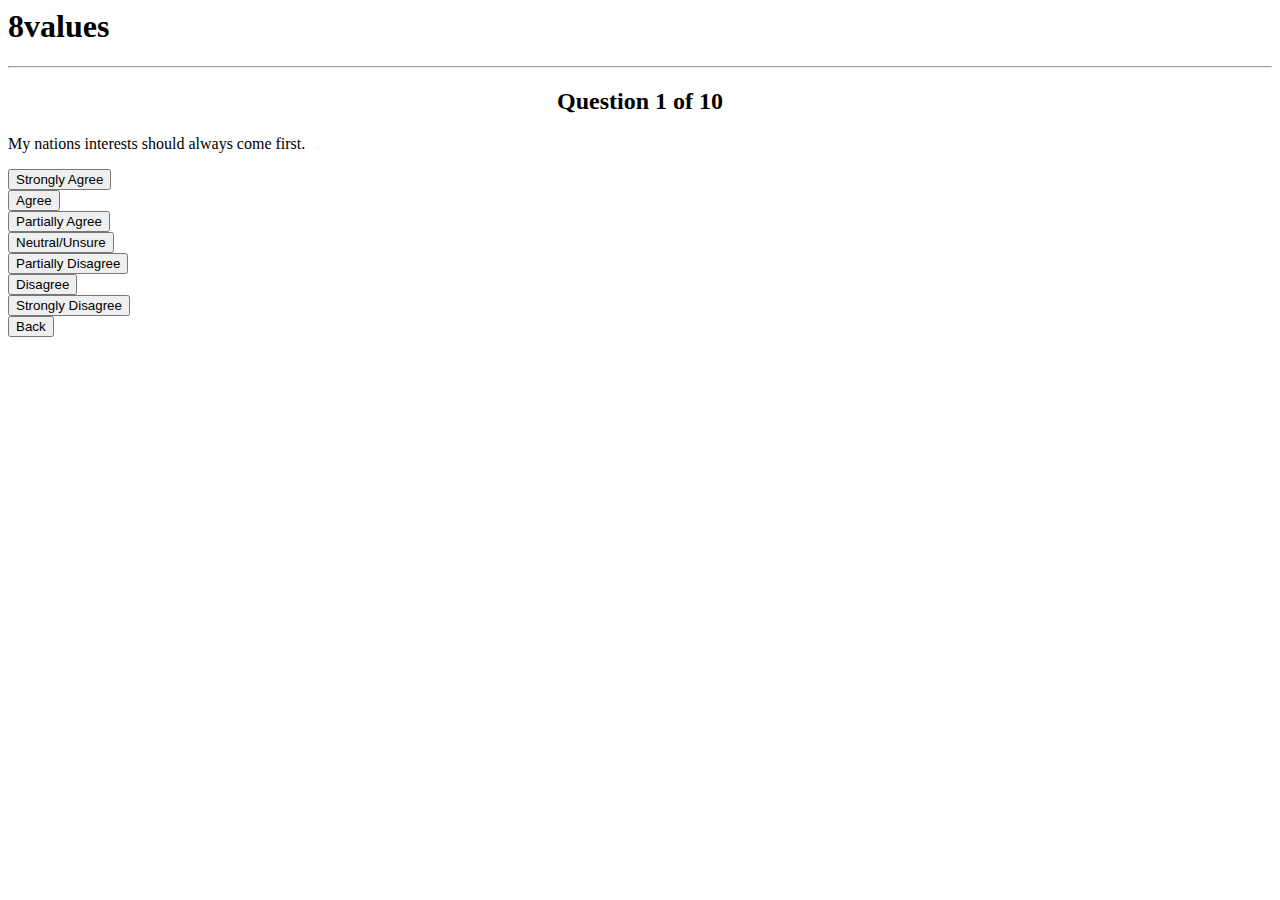
==== quiz.html @ ff9f6314 "Update quiz.html" ====
<head>
<link href="https://fonts.googleapis.com/css?family=Montserrat:300,400,700|Roboto:400,700" rel="stylesheet">
<link href='style.css' rel='stylesheet' type='text/css'>
<title>8values Quiz</title>
<link rel="icon" type="x-icon" href="icon.png">
<link rel="shortcut icon" type="x-icon" href="icon.png">
<meta charset="utf-8">
<script async src="//pagead2.googlesyndication.com/pagead/js/adsbygoogle.js"></script>
<script>
  (adsbygoogle = window.adsbygoogle || []).push({
    google_ad_client: "ca-pub-6511426299019766",
    enable_page_level_ads: true
  });
</script>
</head>
<body>
<script type="application/javascript"
        src="questions.js">
</script>
<h1>8values</h1>
<hr>
<h2 style="text-align:center;" id="question-number">Loading...</h2>
<p class="question" id="question-text"></p>
<button class="button stronglyAgree" onclick="next_question( 1.0)">Strongly Agree</button> <br>
<button class="button agree" onclick="next_question( 0.5)">Agree</button> <br>
<button class="button partiallyAgree" onclick="next_question(0.25)">Partially Agree</button> <br>
<button class="button neutral" onclick="next_question( 0.0)">Neutral/Unsure</button> <br>
<button class="button partiallyDisagree" onclick="next_question(-0.25)">Partially Disagree</button> <br>
<button class="button disagree" onclick="next_question(-0.5)">Disagree</button> <br>
<button class="button stronglyDisagree" onclick="next_question(-1.0)">Strongly Disagree</button> <br>
<button class="small_button" onclick="prev_question()" id="back_button">Back</button>
<button class="small_button_off" id="back_button_off">Back</button><br>

<!-- Website visit statistics - no personal information is collected! -->
<script type="text/javascript">
var sc_project=11325211;
var sc_invisible=1;
var sc_security="fd9f0659";
var scJsHost = (("https:" == document.location.protocol) ?
"https://secure." : "http://www.");
document.write("<sc"+"ript type='text/javascript' src='" +
scJsHost+
"statcounter.com/counter/counter.js'></"+"script>");
</script>
<noscript><div class="statcounter"><a title="web stats"
href="http://statcounter.com/" target="_blank"><img
class="statcounter"
src="//c.statcounter.com/11325211/0/fd9f0659/1/" alt="web
stats"></a></div></noscript>

<!-- JavaScript for the test itself -->
<script>
    var max_prop, max_mark, max_govt, max_dipl; // Max possible scores
    max_prop = max_mark = max_govt = max_dipl = 0;
    let prop_array = new Array(questions.length);
    let mark_array = new Array(questions.length);
    let govt_array = new Array(questions.length);
    let dipl_array = new Array(questions.length);
    var qn = 0; // Question number
    init_question();
    for (var i = 0; i < questions.length; i++) {
        max_prop += Math.abs(questions[i].effect.prop)
        max_mark += Math.abs(questions[i].effect.mark)
        max_govt += Math.abs(questions[i].effect.govt)
        max_dipl += Math.abs(questions[i].effect.dipl)
    }
    function init_question() {
        document.getElementById("question-text").innerHTML = questions[qn].question;
        document.getElementById("question-number").innerHTML = "Question " + (qn + 1) + " of " + (questions.length);
        if (qn == 0) {
            document.getElementById("back_button").style.display = 'none';
            document.getElementById("back_button_off").style.display = 'block';
        } else {
            document.getElementById("back_button").style.display = 'block';
            document.getElementById("back_button_off").style.display = 'none';
        }

    }

    function next_question(mult) {
        prop_array[qn] = mult*questions[qn].effect.prop
        mark_array[qn] = mult*questions[qn].effect.mark
        govt_array[qn] = mult*questions[qn].effect.govt
        mark_array[qn] = mult*questions[qn].effect.dipl
        qn++;
        if (qn < questions.length) {
            init_question();
        } else {
            results();
        }
    }

    function prev_question() {
        if (qn == 0) {
            return;
        }
        qn--;
        init_question();
    }

    function calc_score(score,max) {
        return (100*(max+score)/(2*max)).toFixed(1)
    }

    function results() {
        let final_prop = prop_array.reduce((a, b) => a + b, 0)
        let final_mark = mark_array.reduce((a, b) => a + b, 0)
        let final_govt = govt_array.reduce((a, b) => a + b, 0)
        let final_dipl = dipl_array.reduce((a, b) => a + b, 0)
        location.href = `results.html`
            + `?p=${calc_score(final_prop,max_prop)}`
            + `&m=${calc_score(final_mark,max_mark)}`
            + `&g=${calc_score(final_govt,max_govt)}`
            + `&d=${calc_score(final_dipl,max_dipl)}`
    }
</script>
</body>
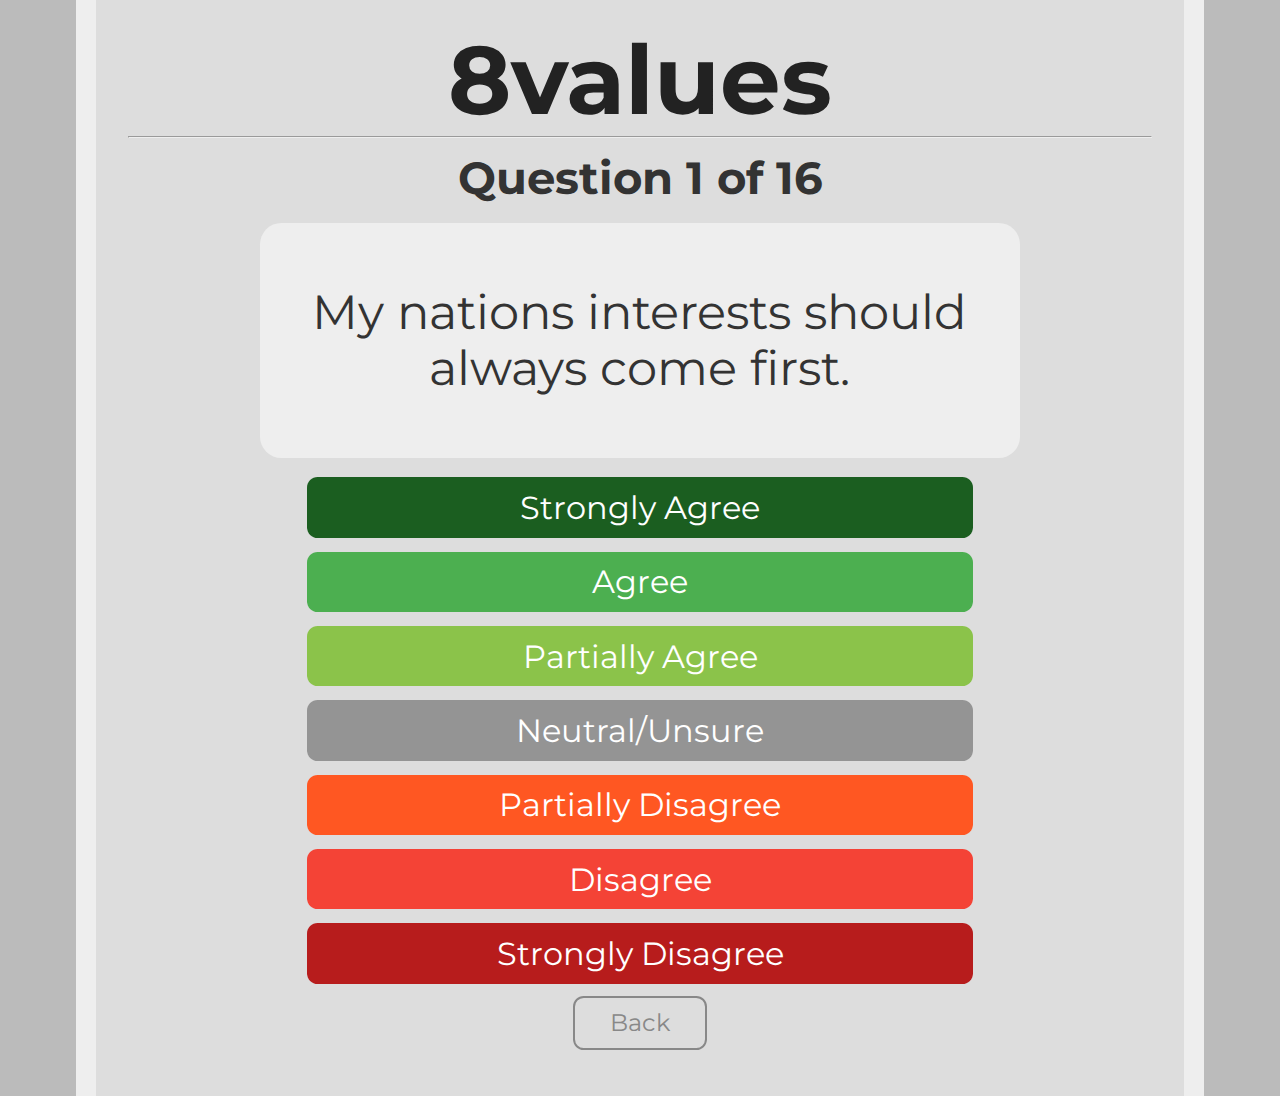
==== commit 292132a1: "Update quiz.html" ====
--- a/quiz.html
+++ b/quiz.html
@@ -1,22 +1,22 @@
+<!DOCTYPE html>
+<html lang="en">
 <head>
-<link href="https://fonts.googleapis.com/css?family=Montserrat:300,400,700|Roboto:400,700" rel="stylesheet">
-<link href='style.css' rel='stylesheet' type='text/css'>
-<title>8values Quiz</title>
-<link rel="icon" type="x-icon" href="icon.png">
-<link rel="shortcut icon" type="x-icon" href="icon.png">
-<meta charset="utf-8">
-<script async src="//pagead2.googlesyndication.com/pagead/js/adsbygoogle.js"></script>
-<script>
-  (adsbygoogle = window.adsbygoogle || []).push({
-    google_ad_client: "ca-pub-6511426299019766",
-    enable_page_level_ads: true
-  });
-</script>
+    <link href="https://fonts.googleapis.com/css?family=Montserrat:300,400,700|Roboto:400,700" rel="stylesheet">
+    <link href='style.css' rel='stylesheet' type='text/css'>
+    <title>8values Quiz</title>
+    <link rel="icon" type="x-icon" href="icon.png">
+    <link rel="shortcut icon" type="x-icon" href="icon.png">
+    <meta charset="utf-8">
+    <script async src="//pagead2.googlesyndication.com/pagead/js/adsbygoogle.js"></script>
+    <script>
+        (adsbygoogle = window.adsbygoogle || []).push({
+            google_ad_client: "ca-pub-6511426299019766",
+            enable_page_level_ads: true
+        });
+    </script>
 </head>
 <body>
-<script type="application/javascript"
-        src="questions.js">
-</script>
+<script type="application/javascript" src="questions.js"></script>
 <h1>8values</h1>
 <hr>
 <h2 style="text-align:center;" id="question-number">Loading...</h2>
@@ -33,55 +33,66 @@
 
 <!-- Website visit statistics - no personal information is collected! -->
 <script type="text/javascript">
-var sc_project=11325211;
-var sc_invisible=1;
-var sc_security="fd9f0659";
-var scJsHost = (("https:" == document.location.protocol) ?
-"https://secure." : "http://www.");
-document.write("<sc"+"ript type='text/javascript' src='" +
-scJsHost+
-"statcounter.com/counter/counter.js'></"+"script>");
+    var sc_project=11325211;
+    var sc_invisible=1;
+    var sc_security="fd9f0659";
+    var scJsHost = (("https:" == document.location.protocol) ?
+        "https://secure." : "http://www.");
+    document.write("<sc"+"ript type='text/javascript' src='" +
+        scJsHost+
+        "statcounter.com/counter/counter.js'></"+"script>");
 </script>
-<noscript><div class="statcounter"><a title="web stats"
-href="http://statcounter.com/" target="_blank"><img
-class="statcounter"
-src="//c.statcounter.com/11325211/0/fd9f0659/1/" alt="web
-stats"></a></div></noscript>
+<noscript>
+    <div class="statcounter">
+        <a title="web stats" href="http://statcounter.com/" target="_blank">
+            <img class="statcounter" src="//c.statcounter.com/11325211/0/fd9f0659/1/" alt="web stats">
+        </a>
+    </div>
+</noscript>
 
 <!-- JavaScript for the test itself -->
 <script>
-    var max_prop, max_mark, max_govt, max_dipl; // Max possible scores
-    max_prop = max_mark = max_govt = max_dipl = 0;
+    var max_prop, max_mark, max_govt, max_dipl, max_devi, max_prog, max_tech;
+    max_prop = max_mark = max_govt = max_dipl = max_devi = max_prog = max_tech = 0;
     let prop_array = new Array(questions.length);
     let mark_array = new Array(questions.length);
     let govt_array = new Array(questions.length);
     let dipl_array = new Array(questions.length);
+    let devi_array = new Array(questions.length);
+    let prog_array = new Array(questions.length);
+    let tech_array = new Array(questions.length);
     var qn = 0; // Question number
     init_question();
     for (var i = 0; i < questions.length; i++) {
-        max_prop += Math.abs(questions[i].effect.prop)
-        max_mark += Math.abs(questions[i].effect.mark)
-        max_govt += Math.abs(questions[i].effect.govt)
-        max_dipl += Math.abs(questions[i].effect.dipl)
+        max_prop += Math.abs(questions[i].effect.prop);
+        max_mark += Math.abs(questions[i].effect.mark);
+        max_govt += Math.abs(questions[i].effect.govt);
+        max_dipl += Math.abs(questions[i].effect.dipl);
+        max_devi += Math.abs(questions[i].effect.devi || 0); // Default to 0 if devi is not defined
+        max_prog += Math.abs(questions[i].effect.prog || 0); // Default to 0 if prog is not defined
+        max_tech += Math.abs(questions[i].effect.tech || 0); // Default to 0 if tech is not defined
     }
+
     function init_question() {
         document.getElementById("question-text").innerHTML = questions[qn].question;
         document.getElementById("question-number").innerHTML = "Question " + (qn + 1) + " of " + (questions.length);
-        if (qn == 0) {
+        if (qn === 0) {
             document.getElementById("back_button").style.display = 'none';
             document.getElementById("back_button_off").style.display = 'block';
         } else {
             document.getElementById("back_button").style.display = 'block';
             document.getElementById("back_button_off").style.display = 'none';
         }
-
     }
 
     function next_question(mult) {
-        prop_array[qn] = mult*questions[qn].effect.prop
-        mark_array[qn] = mult*questions[qn].effect.mark
-        govt_array[qn] = mult*questions[qn].effect.govt
-        mark_array[qn] = mult*questions[qn].effect.dipl
+        prop_array[qn] = mult * questions[qn].effect.prop;
+        mark_array[qn] = mult * questions[qn].effect.mark;
+        govt_array[qn] = mult * questions[qn].effect.govt;
+        dipl_array[qn] = mult * questions[qn].effect.dipl;
+        devi_array[qn] = mult * (questions[qn].effect.devi || 0); // Default to 0 if devi is not defined
+        prog_array[qn] = mult * (questions[qn].effect.prog || 0); // Default to 0 if prog is not defined
+        tech_array[qn] = mult * (questions[qn].effect.tech || 0); // Default to 0 if tech is not defined
         qn++;
         if (qn < questions.length) {
             init_question();
@@ -91,27 +102,28 @@
     }
 
     function prev_question() {
-        if (qn == 0) {
+        if (qn === 0) {
             return;
         }
         qn--;
         init_question();
     }
 
-    function calc_score(score,max) {
-        return (100*(max+score)/(2*max)).toFixed(1)
+    function calc_score(score, max) {
+        return (100 * (max + score) / (2 * max)).toFixed(1);
     }
 
     function results() {
-        let final_prop = prop_array.reduce((a, b) => a + b, 0)
-        let final_mark = mark_array.reduce((a, b) => a + b, 0)
-        let final_govt = govt_array.reduce((a, b) => a + b, 0)
-        let final_dipl = dipl_array.reduce((a, b) => a + b, 0)
-        location.href = `results.html`
-            + `?p=${calc_score(final_prop,max_prop)}`
-            + `&m=${calc_score(final_mark,max_mark)}`
-            + `&g=${calc_score(final_govt,max_govt)}`
-            + `&d=${calc_score(final_dipl,max_dipl)}`
+        let final_prop = prop_array.reduce((a, b) => a + b, 0);
+        let final_mark = mark_array.reduce((a, b) => a + b, 0);
+        let final_govt = govt_array.reduce((a, b) => a + b, 0);
+        let final_dipl = dipl_array.reduce((a, b) => a + b, 0);
+        let final_devi = devi_array.reduce((a, b) => a + b, 0);
+        let final_prog = prog_array.reduce((a, b) => a + b, 0);
+        let final_tech = tech_array.reduce((a, b) => a + b, 0);
+
+        location.href = `results.html?p=${calc_score(final_prop, max_prop)}&m=${calc_score(final_mark, max_mark)}&g=${calc_score(final_govt, max_govt)}&d=${calc_score(final_dipl, max_dipl)}&devi=${calc_score(final_devi, max_devi)}&prog=${calc_score(final_prog, max_prog)}&tech=${calc_score(final_tech, max_tech)}`;
     }
 </script>
 </body>
+</html>
--- a/style.css
+++ b/style.css
@@ -0,0 +1,304 @@
+html {
+    background-color: #bbbbbb;
+    padding: 0px;
+    scroll-behavior: smooth;
+}
+body {
+    width: 80%;
+    min-height: calc(100vh - 4em);
+    margin: 0 auto;
+    padding: 2em;
+    background-color: #dddddd;
+    border-color: #eeeeee;
+    border-left-style: solid;
+    border-right-style: solid;
+    border-width: 20px;
+}
+p {
+    color: #444444;
+    font-family: 'Roboto', sans-serif;
+    font-size: 18.5pt;
+    line-height: 1.15;
+    margin: 4pt;
+}
+
+p.value {
+    margin-top: 22px;
+    margin-bottom: 22px;
+    text-indent: -16pt;
+    margin-left: 20pt;
+    font-size: 24pt;
+    line-height: 2.11666656px;
+    letter-spacing: 0.03em;
+    font-family: 'Montserrat';
+}
+
+p.axis_name {
+    margin-top: 50px;
+    color: #333333;
+    font-size: 19pt;
+    font-family: 'Montserrat';
+}
+p.question {
+    margin: 16pt auto;
+    color: #333333;
+    font-family: 'Montserrat', sans-serif;
+    font-weight: normal;
+    width: 70%;
+    min-width: 500pt;
+    min-height: 144pt;
+    background-color: #eeeeee;
+    padding: 16pt;
+    border-radius: 16pt;
+    font-size: 36pt;
+    display: flex;
+    justify-content: center;
+    align-items: center;
+    text-align: center;
+
+}
+h1 {
+    color: #222222;
+    font-family: 'Montserrat', sans-serif;
+    font-size: 72pt;
+    text-align: center;
+    line-height: 72pt;
+    margin-top: 0pt;
+    margin-bottom: 0pt;
+}
+h2 {
+    color: #333333;
+    font-family: 'Montserrat', sans-serif;
+    font-size: 34pt;
+    line-height: 36pt;
+    margin-top: 12pt;
+    margin-bottom: 10pt;
+}
+li {
+    font-size: 16pt;
+    text-indent: 16pt;
+}
+a {
+    font-family: inherit;
+}
+div.center {
+    background-color: #eeeeee;
+    font-family: 'Montserrat', sans-serif;
+    border-radius: 8pt;
+    padding: 6pt;
+    color: white;
+    width: 50%;
+    min-width: 488pt;
+    text-align: center;
+    text-decoration: none;
+    display: block;
+    font-size: 24pt;
+    margin: auto;
+}
+img.quadcolumn {
+    width: 23.75%;
+    transition: transform .3s;
+}
+img.quadcolumn:hover {
+    transform: scale(1.05);
+  }
+div.quadcolumn {
+    width: 23.75%;
+}
+div.axis_name {
+    color: #333333;
+    font-size: 19pt;
+    font-family: 'Montserrat';
+    display: inline-block;
+    padding-bottom: 8.65pt;
+}
+.spacer {
+    display: flex;
+}
+.spacer > div{
+    margin-top: 10px;
+    display: inline-block;
+    *display: inline; /* For IE7 */
+    text-align: center;
+}
+.button {
+    background-color: #2196f3;
+    font-family: 'Montserrat', sans-serif;
+    border: none;
+    border-radius: 8pt;
+    color: white;
+    padding: 8pt;
+    width: 50%;
+    min-width: 500pt;
+    text-align: center;
+    text-decoration: none;
+    display: block;
+    font-size: 24pt;
+    margin: -2px auto;
+    cursor: pointer;
+}
+.button:hover, .button:focus { background: #1687e0; }
+.stronglyAgree { background: #1b5e20; }
+.stronglyAgree:hover, .stronglyAgree:focus { background: #154a19; }
+.agree { background: #4caf50; }
+.agree:hover, .agree:focus { background: #29942e; }
+.neutral { background: #949494; }
+.neutral:hover, .neutral:focus { background: #656565; }
+.disagree { background: #f44336; }
+.disagree:hover, .disagree:focus { background: #d6271a; }
+.stronglyDisagree { background: #b71c1c; }
+.stronglyDisagree:hover, .stronglyDisagree:focus { background: #a00e0e; }
+
+.button.partiallyAgree {
+  background: #8bc34a;
+}
+
+.button.partiallyAgree:hover,
+.button.partiallyAgree:focus {
+  background: #6fa639;
+}
+
+.button.partiallyDisagree {
+  background: #ff5722;
+}
+
+.button.partiallyDisagree:hover,
+.button.partiallyDisagree:focus {
+  background: #d84315;
+}
+
+
+.small_button, .small_button_off {
+    background-color: #333;
+    font-family: 'Montserrat', sans-serif;
+    border: none;
+    border-radius: 8pt;
+    color: white;
+    padding: 8pt;
+    width: 10%;
+    min-width: 100pt;
+    text-align: center;
+    text-decoration: none;
+    display: block;
+    font-size: 18pt;
+    margin: -2px auto;
+    cursor: pointer;
+}
+
+.small_button:hover, .small_button:focus {
+    background: #222;
+}
+
+.small_button_off {
+    background-color: #ddd;
+    color: #888;
+    border: 2px solid #888;
+    cursor: not-allowed;
+    margin: -4px auto;
+}
+.arrow {
+    width: 60%;
+    height: auto;
+}
+div.explanation_blurb_left {
+    vertical-align: top;
+    width: 37%;
+    margin-left: 1%;
+    margin-right: 1%;
+}
+div.explanation_blurb_right {
+    vertical-align: top;
+    width: 37%;
+    margin-left: 1%;
+    margin-right: 1%;
+}
+div.explanation_axis {
+    width: 20.9%;
+    vertical-align: top;
+}
+div.axis {
+    width: 100%;
+    display: flex;
+    align-items: center;
+    justify-content: center;
+}
+div.bar {
+    height: 36pt;
+    line-height: 36pt;
+    padding: 8pt;
+    margin-top: 4pt;
+    margin-bottom: 4pt;
+    border-width: 4px;
+    border-right-width: 1px;
+    border-top-style: solid;
+    border-bottom-style: solid;
+    border-color: #222222;
+    background-color: #eeeeee;
+    display: block;
+    width: 50%;
+}
+div.text-wrapper {
+    font-family: 'Montserrat', sans-serif;
+    font-size: 36pt;
+    line-height: 36pt;
+    color: #222222;
+    display: inline-block;
+}
+div.common {
+    background-color: #f44336;
+    text-align: left;
+    border-right-style: solid;
+}
+div.private {
+    background-color: #ffb300;
+    text-align: right;
+    border-left-style: solid;
+}
+div.planned {
+    background-color: #451717;
+    text-align: left;
+    border-right-style: solid;
+}
+div.markets {
+    background-color: #ff730f;
+    text-align: right;
+    border-left-style: solid;
+}
+div.order {
+    background-color: #322a75;
+    text-align: right;
+    border-left-style: solid;
+}
+div.anarchy {
+    background-color: #ff29ea;
+    text-align: left;
+    border-right-style: solid;
+}
+div.nation {
+    background-color: #573b28;
+    text-align: right;
+    border-left-style: solid;
+}
+div.world {
+    background-color: #1dadf0;
+    text-align: left;
+    border-right-style: solid;
+}
+span.weight-300 {
+    font-weight: 300;
+}
+.explanation_bg {
+    background-color: #eeeeee;
+    border-radius: 25px;
+    margin-top: 15px;
+}
+#banner {
+    border-color: #444444;
+    border-style: solid;
+    border-width: 2px;
+    border-radius: 8pt;
+    display: block;
+    margin: 8pt;
+    margin-left: auto;
+    margin-right: auto;
+}
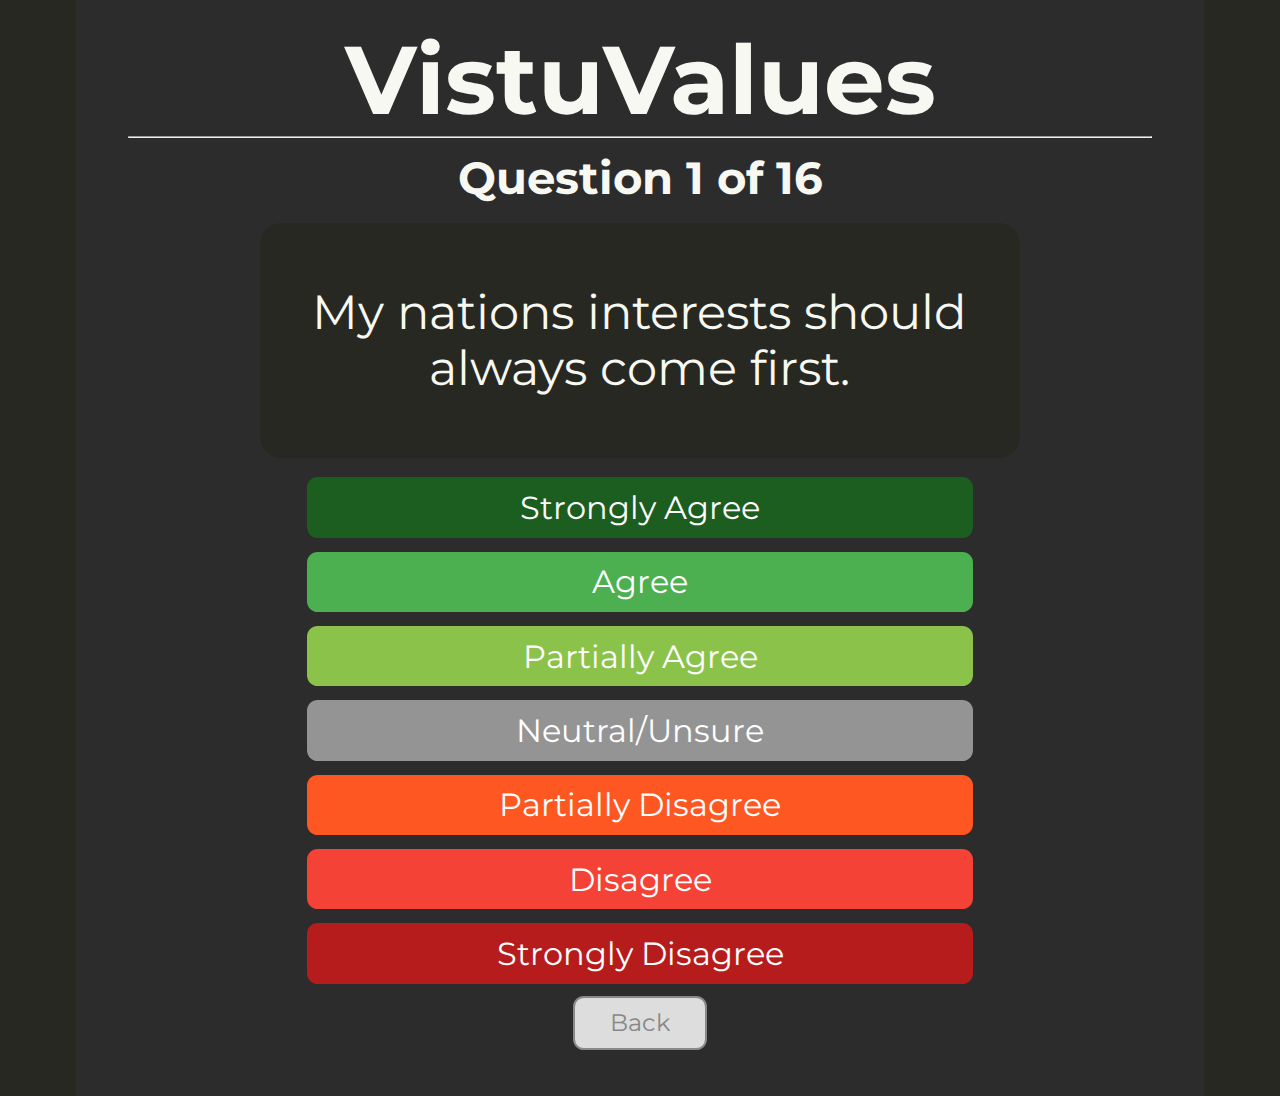
==== commit d33b9f3d: "Update quiz.html" ====
--- a/quiz.html
+++ b/quiz.html
@@ -3,7 +3,7 @@
 <head>
     <link href="https://fonts.googleapis.com/css?family=Montserrat:300,400,700|Roboto:400,700" rel="stylesheet">
     <link href='style.css' rel='stylesheet' type='text/css'>
-    <title>8values Quiz</title>
+    <title>VistuValues Quiz</title>
     <link rel="icon" type="x-icon" href="icon.png">
     <link rel="shortcut icon" type="x-icon" href="icon.png">
     <meta charset="utf-8">
@@ -17,7 +17,7 @@
 </head>
 <body>
 <script type="application/javascript" src="questions.js"></script>
-<h1>8values</h1>
+<h1>VistuValues</h1>
 <hr>
 <h2 style="text-align:center;" id="question-number">Loading...</h2>
 <p class="question" id="question-text"></p>
@@ -64,13 +64,13 @@
     var qn = 0; // Question number
     init_question();
     for (var i = 0; i < questions.length; i++) {
-        max_prop += Math.abs(questions[i].effect.prop);
-        max_mark += Math.abs(questions[i].effect.mark);
-        max_govt += Math.abs(questions[i].effect.govt);
-        max_dipl += Math.abs(questions[i].effect.dipl);
-        max_devi += Math.abs(questions[i].effect.devi || 0); // Default to 0 if devi is not defined
-        max_prog += Math.abs(questions[i].effect.prog || 0); // Default to 0 if prog is not defined
-        max_tech += Math.abs(questions[i].effect.tech || 0); // Default to 0 if tech is not defined
+        max_prop += Math.abs(questions[i].effect.prop || 0);
+        max_mark += Math.abs(questions[i].effect.mark || 0);
+        max_govt += Math.abs(questions[i].effect.govt || 0);
+        max_dipl += Math.abs(questions[i].effect.dipl || 0);
+        max_devi += Math.abs(questions[i].effect.devi || 0);
+        max_prog += Math.abs(questions[i].effect.prog || 0); 
+        max_tech += Math.abs(questions[i].effect.tech || 0); 
     }
 
     function init_question() {
@@ -86,13 +86,13 @@
     }
 
     function next_question(mult) {
-        prop_array[qn] = mult * questions[qn].effect.prop;
-        mark_array[qn] = mult * questions[qn].effect.mark;
-        govt_array[qn] = mult * questions[qn].effect.govt;
-        dipl_array[qn] = mult * questions[qn].effect.dipl;
-        devi_array[qn] = mult * (questions[qn].effect.devi || 0); // Default to 0 if devi is not defined
-        prog_array[qn] = mult * (questions[qn].effect.prog || 0); // Default to 0 if prog is not defined
-        tech_array[qn] = mult * (questions[qn].effect.tech || 0); // Default to 0 if tech is not defined
+        prop_array[qn] = mult * (questions[qn].effect.prop || 0);
+        mark_array[qn] = mult * (questions[qn].effect.mark || 0);
+        govt_array[qn] = mult * (questions[qn].effect.govt || 0); 
+        dipl_array[qn] = mult * (questions[qn].effect.dipl || 0);
+        devi_array[qn] = mult * (questions[qn].effect.devi || 0);
+        prog_array[qn] = mult * (questions[qn].effect.prog || 0);
+        tech_array[qn] = mult * (questions[qn].effect.tech || 0);
         qn++;
         if (qn < questions.length) {
             init_question();
--- a/style.css
+++ b/style.css
@@ -1,21 +1,23 @@
 html {
-    background-color: #bbbbbb;
+    background-color: #272822;
     padding: 0px;
     scroll-behavior: smooth;
 }
+
 body {
     width: 80%;
     min-height: calc(100vh - 4em);
     margin: 0 auto;
     padding: 2em;
-    background-color: #dddddd;
-    border-color: #eeeeee;
+    background-color: #2C2C2C;
+    border-color: #2C2C2C;
     border-left-style: solid;
     border-right-style: solid;
     border-width: 20px;
 }
+
 p {
-    color: #444444;
+    color: #F8F8F2;
     font-family: 'Roboto', sans-serif;
     font-size: 18.5pt;
     line-height: 1.15;
@@ -35,19 +37,20 @@
 
 p.axis_name {
     margin-top: 50px;
-    color: #333333;
-    font-size: 19pt;
+    color: #F8F8F2;
+    font-size: 10pt;
     font-family: 'Montserrat';
 }
+
 p.question {
     margin: 16pt auto;
-    color: #333333;
+    color: #F8F8F2;
     font-family: 'Montserrat', sans-serif;
     font-weight: normal;
     width: 70%;
     min-width: 500pt;
     min-height: 144pt;
-    background-color: #eeeeee;
+    background-color: #272822;
     padding: 16pt;
     border-radius: 16pt;
     font-size: 36pt;
@@ -55,10 +58,10 @@
     justify-content: center;
     align-items: center;
     text-align: center;
-
-}
+}
+
 h1 {
-    color: #222222;
+    color: #F8F8F2;
     font-family: 'Montserrat', sans-serif;
     font-size: 72pt;
     text-align: center;
@@ -66,28 +69,32 @@
     margin-top: 0pt;
     margin-bottom: 0pt;
 }
+
 h2 {
-    color: #333333;
+    color: #F8F8F2;
     font-family: 'Montserrat', sans-serif;
     font-size: 34pt;
     line-height: 36pt;
     margin-top: 12pt;
     margin-bottom: 10pt;
 }
+
 li {
     font-size: 16pt;
     text-indent: 16pt;
 }
+
 a {
     font-family: inherit;
 }
+
 div.center {
-    background-color: #eeeeee;
+    background-color: #272822;
     font-family: 'Montserrat', sans-serif;
     border-radius: 8pt;
     padding: 6pt;
     color: white;
-    width: 50%;
+    width: 80%;
     min-width: 488pt;
     text-align: center;
     text-decoration: none;
@@ -95,32 +102,67 @@
     font-size: 24pt;
     margin: auto;
 }
+
 img.quadcolumn {
     width: 23.75%;
     transition: transform .3s;
 }
+
 img.quadcolumn:hover {
     transform: scale(1.05);
-  }
+}
+
 div.quadcolumn {
     width: 23.75%;
 }
+
 div.axis_name {
-    color: #333333;
+    color: #F8F8F2;
     font-size: 19pt;
     font-family: 'Montserrat';
     display: inline-block;
     padding-bottom: 8.65pt;
 }
+
 .spacer {
     display: flex;
 }
-.spacer > div{
+
+/* Existing quadcolumn styles */
+img.quadcolumn {
+    width: 23.75%;
+    transition: transform .3s;
+}
+
+img.quadcolumn:hover {
+    transform: scale(1.05);
+}
+
+div.quadcolumn {
+    width: 23.75%;
+}
+
+/* New septacolumn styles */
+img.septacolumn {
+    width: calc(100% / 8);
+    transition: transform .3s;
+}
+
+img.septacolumn:hover {
+    transform: scale(1.05);
+}
+
+div.septacolumn {
+    width: calc(100% / 8);
+}
+
+.spacer > div {
     margin-top: 10px;
     display: inline-block;
     *display: inline; /* For IE7 */
     text-align: center;
 }
+
 .button {
     background-color: #2196f3;
     font-family: 'Montserrat', sans-serif;
@@ -137,38 +179,71 @@
     margin: -2px auto;
     cursor: pointer;
 }
-.button:hover, .button:focus { background: #1687e0; }
-.stronglyAgree { background: #1b5e20; }
-.stronglyAgree:hover, .stronglyAgree:focus { background: #154a19; }
-.agree { background: #4caf50; }
-.agree:hover, .agree:focus { background: #29942e; }
-.neutral { background: #949494; }
-.neutral:hover, .neutral:focus { background: #656565; }
-.disagree { background: #f44336; }
-.disagree:hover, .disagree:focus { background: #d6271a; }
-.stronglyDisagree { background: #b71c1c; }
-.stronglyDisagree:hover, .stronglyDisagree:focus { background: #a00e0e; }
+
+.button:hover, .button:focus {
+    background: #1687e0;
+}
+
+.stronglyAgree {
+    background: #1b5e20;
+}
+
+.stronglyAgree:hover, .stronglyAgree:focus {
+    background: #154a19;
+}
+
+.agree {
+    background: #4caf50;
+}
+
+.agree:hover, .agree:focus {
+    background: #29942e;
+}
+
+.neutral {
+    background: #949494;
+}
+
+.neutral:hover, .neutral:focus {
+    background: #656565;
+}
+
+.disagree {
+    background: #f44336;
+}
+
+.disagree:hover, .disagree:focus {
+    background: #d6271a;
+}
+
+.stronglyDisagree {
+    background: #b71c1c;
+}
+
+.stronglyDisagree:hover, .stronglyDisagree:focus {
+    background: #a00e0e;
+}
 
 .button.partiallyAgree {
-  background: #8bc34a;
+    background: #8bc34a;
 }
 
 .button.partiallyAgree:hover,
 .button.partiallyAgree:focus {
-  background: #6fa639;
+    background: #6fa639;
 }
 
 .button.partiallyDisagree {
-  background: #ff5722;
+    background: #ff5722;
 }
 
 .button.partiallyDisagree:hover,
 .button.partiallyDisagree:focus {
-  background: #d84315;
-}
-
-
-.small_button, .small_button_off {
+    background: #d84315;
+}
+
+.small_button,
+.small_button_off {
     background-color: #333;
     font-family: 'Montserrat', sans-serif;
     border: none;
@@ -185,7 +260,8 @@
     cursor: pointer;
 }
 
-.small_button:hover, .small_button:focus {
+.small_button:hover,
+.small_button:focus {
     background: #222;
 }
 
@@ -196,32 +272,38 @@
     cursor: not-allowed;
     margin: -4px auto;
 }
+
 .arrow {
     width: 60%;
     height: auto;
 }
+
 div.explanation_blurb_left {
     vertical-align: top;
     width: 37%;
     margin-left: 1%;
     margin-right: 1%;
 }
+
 div.explanation_blurb_right {
     vertical-align: top;
     width: 37%;
     margin-left: 1%;
     margin-right: 1%;
 }
+
 div.explanation_axis {
     width: 20.9%;
     vertical-align: top;
 }
+
 div.axis {
     width: 100%;
     display: flex;
     align-items: center;
     justify-content: center;
 }
+
 div.bar {
     height: 36pt;
     line-height: 36pt;
@@ -233,67 +315,79 @@
     border-top-style: solid;
     border-bottom-style: solid;
     border-color: #222222;
-    background-color: #eeeeee;
+    background-color: #2C2C2C;
     display: block;
     width: 50%;
 }
+
 div.text-wrapper {
     font-family: 'Montserrat', sans-serif;
     font-size: 36pt;
     line-height: 36pt;
-    color: #222222;
+    color: #F8F8F2;
     display: inline-block;
 }
+
 div.common {
     background-color: #f44336;
     text-align: left;
     border-right-style: solid;
 }
+
 div.private {
     background-color: #ffb300;
     text-align: right;
     border-left-style: solid;
 }
+
 div.planned {
     background-color: #451717;
     text-align: left;
     border-right-style: solid;
 }
+
 div.markets {
     background-color: #ff730f;
     text-align: right;
     border-left-style: solid;
 }
+
 div.order {
     background-color: #322a75;
     text-align: right;
     border-left-style: solid;
 }
+
 div.anarchy {
     background-color: #ff29ea;
     text-align: left;
     border-right-style: solid;
 }
+
 div.nation {
     background-color: #573b28;
     text-align: right;
     border-left-style: solid;
 }
+
 div.world {
     background-color: #1dadf0;
     text-align: left;
     border-right-style: solid;
 }
+
 span.weight-300 {
     font-weight: 300;
 }
+
 .explanation_bg {
-    background-color: #eeeeee;
+    background-color: #2C2C2C;
     border-radius: 25px;
     margin-top: 15px;
 }
+
 #banner {
-    border-color: #444444;
+    border-color: #F8F8F2;
     border-style: solid;
     border-width: 2px;
     border-radius: 8pt;
